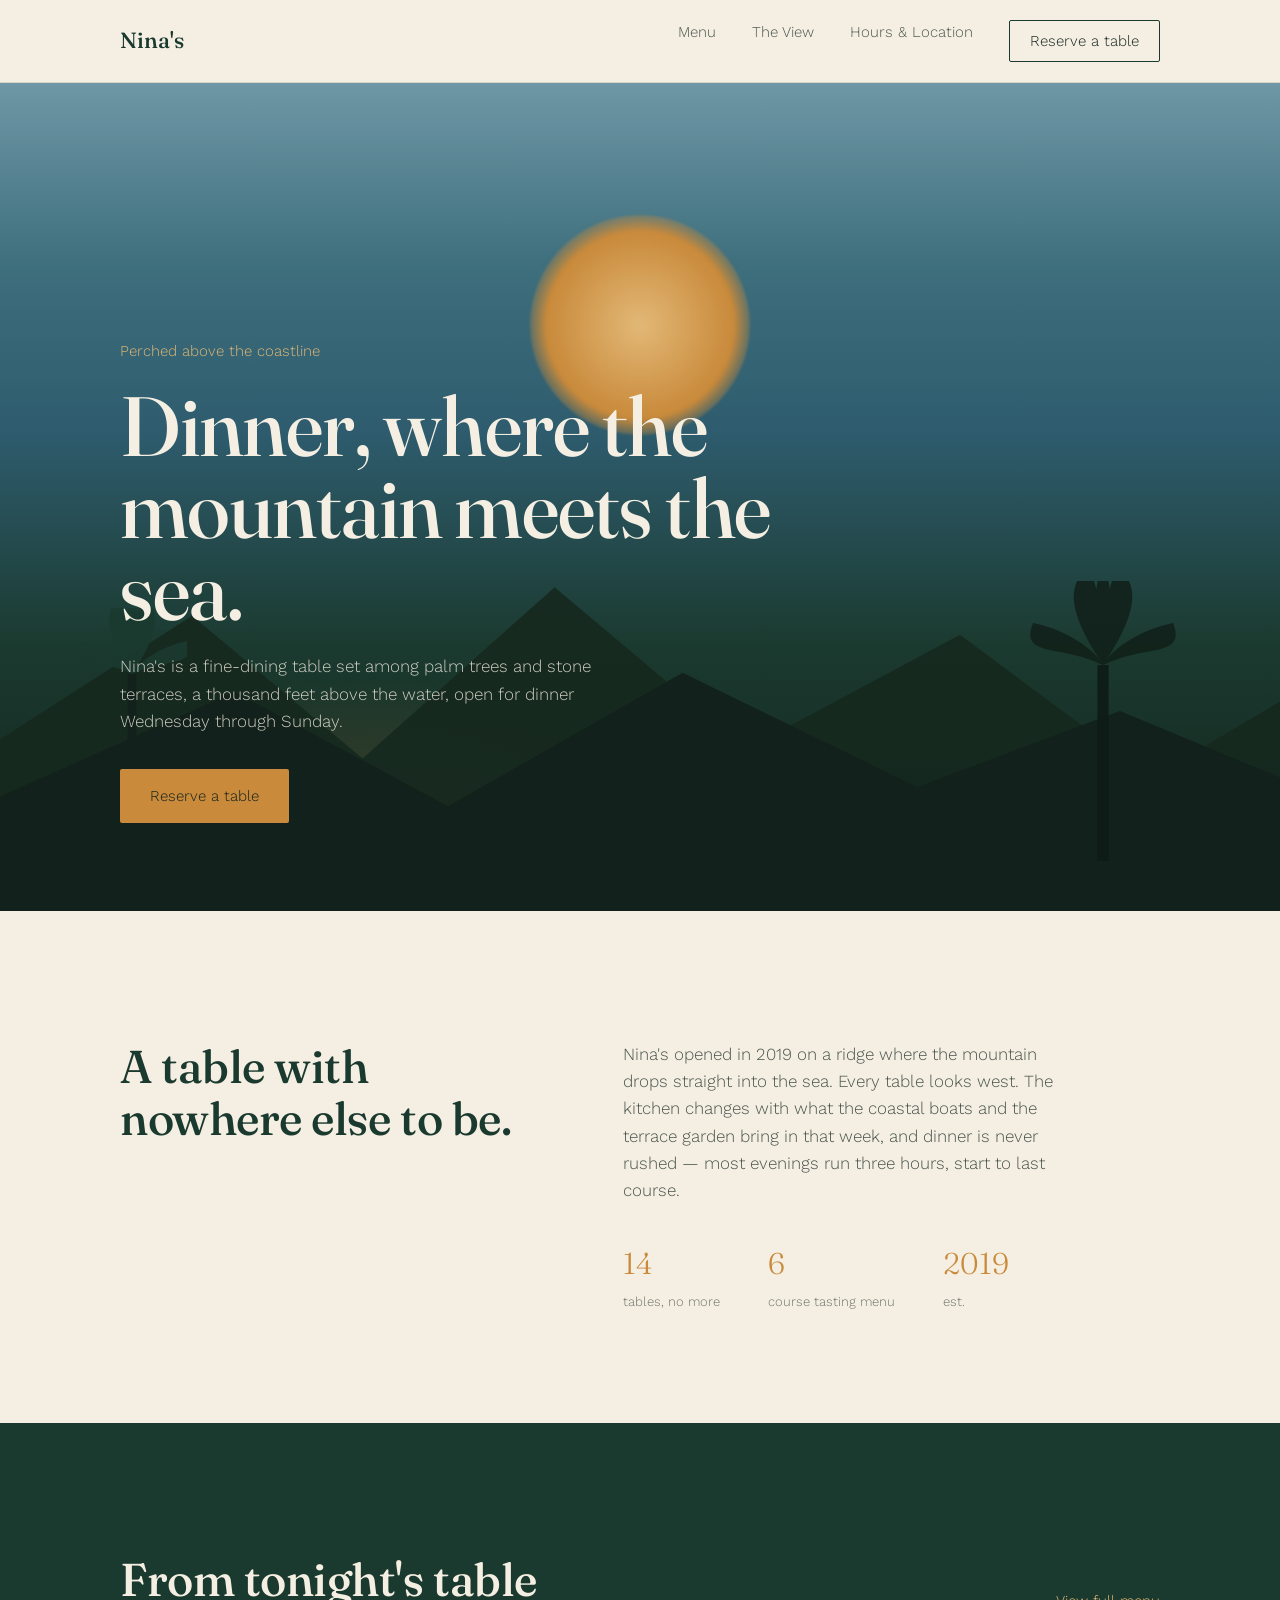
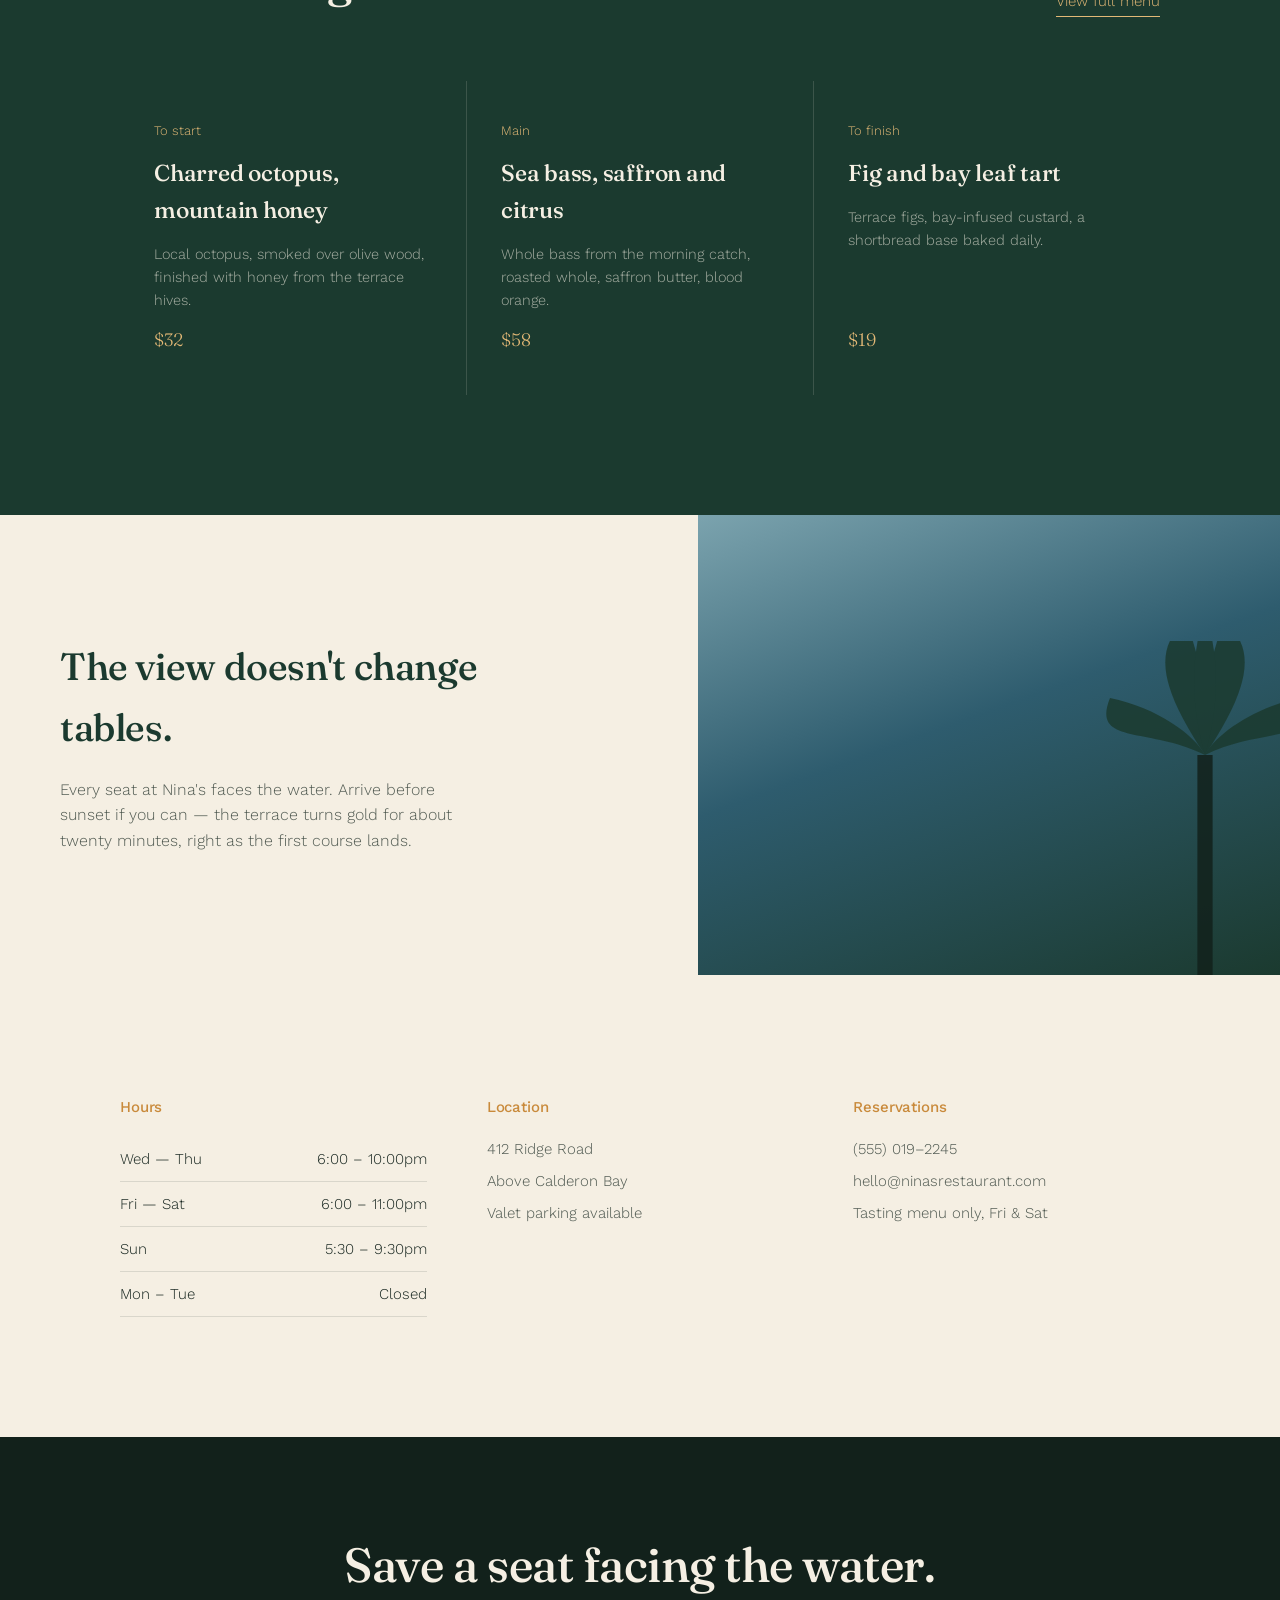
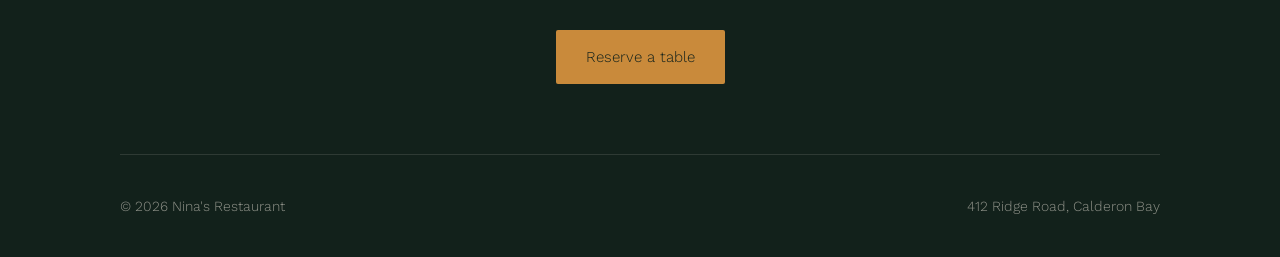
==== index.html @ d969596a "Initial commit: Nina's Restaurant static site Co-Authored-By: Claude Sonnet 5 <noreply@anthropic.com" ====
<!DOCTYPE html>
<html lang="en">
<head>
<meta charset="UTF-8">
<meta name="viewport" content="width=device-width, initial-scale=1.0">
<title>Nina's Restaurant</title>
<link rel="preconnect" href="https://fonts.googleapis.com">
<link href="https://fonts.googleapis.com/css2?family=Fraunces:opsz,wght@9..144,300;9..144,500;9..144,600&family=Work+Sans:wght@300;400;500&display=swap" rel="stylesheet">
<style>
  :root {
    --pine: #1B3A2F;
    --pine-dark: #12211B;
    --gold: #C98A3B;
    --gold-soft: #E2B876;
    --ivory: #F5EFE3;
    --teal: #2E5C6E;
    --line: rgba(18,33,27,0.12);
  }

  * { margin: 0; padding: 0; box-sizing: border-box; }

  body {
    background: var(--ivory);
    color: var(--pine-dark);
    font-family: 'Work Sans', sans-serif;
    font-weight: 300;
    line-height: 1.6;
  }

  h1, h2, h3, .serif {
    font-family: 'Fraunces', serif;
    font-weight: 500;
    letter-spacing: -0.01em;
  }

  a { text-decoration: none; color: inherit; }

  .wrap {
    max-width: 1120px;
    margin: 0 auto;
    padding: 0 40px;
  }

  /* NAV */
  nav {
    position: sticky;
    top: 0;
    z-index: 50;
    background: rgba(245,239,227,0.92);
    backdrop-filter: blur(6px);
    border-bottom: 1px solid var(--line);
  }
  nav .wrap {
    display: flex;
    align-items: center;
    justify-content: space-between;
    padding-top: 20px;
    padding-bottom: 20px;
  }
  .brand {
    font-family: 'Fraunces', serif;
    font-size: 22px;
    font-weight: 500;
    color: var(--pine);
  }
  .navlinks {
    display: flex;
    gap: 36px;
    font-size: 15px;
  }
  .navlinks a { opacity: 0.75; transition: opacity 0.2s ease; }
  .navlinks a:hover { opacity: 1; }
  .navlinks a.book {
    opacity: 1;
    border: 1px solid var(--pine);
    padding: 8px 20px;
    border-radius: 2px;
  }
  .navlinks a.book:hover { background: var(--pine); color: var(--ivory); }

  /* HERO */
  .hero {
    position: relative;
    min-height: 92vh;
    display: flex;
    align-items: flex-end;
    overflow: hidden;
    background:
      radial-gradient(ellipse 60% 40% at 30% 100%, rgba(201,138,59,0.35), transparent 70%),
      linear-gradient(180deg, #6F97A6 0%, #3E6F7D 22%, var(--teal) 42%, var(--pine) 68%, var(--pine-dark) 100%);
  }
  .hero::before {
    /* sun */
    content: '';
    position: absolute;
    top: 16%;
    left: 50%;
    transform: translateX(-50%);
    width: 220px;
    height: 220px;
    border-radius: 50%;
    background: radial-gradient(circle, var(--gold-soft) 0%, var(--gold) 60%, rgba(201,138,59,0) 75%);
    filter: blur(1px);
  }
  .mountains {
    position: absolute;
    bottom: 0;
    left: 0;
    width: 100%;
    height: 46%;
  }
  .palm {
    position: absolute;
    bottom: 0;
    opacity: 0.9;
  }
  .hero-content {
    position: relative;
    z-index: 5;
    width: 100%;
    padding-bottom: 88px;
  }
  .hero-content .wrap {
    display: flex;
    flex-direction: column;
    gap: 22px;
  }
  .eyebrow-plain {
    color: var(--gold-soft);
    font-size: 15px;
    font-family: 'Work Sans', sans-serif;
    max-width: 420px;
  }
  .hero h1 {
    color: var(--ivory);
    font-size: clamp(44px, 7vw, 84px);
    line-height: 0.98;
    max-width: 780px;
  }
  .hero-sub {
    color: rgba(245,239,227,0.82);
    max-width: 480px;
    font-size: 17px;
  }
  .hero-cta {
    margin-top: 12px;
    display: inline-flex;
    align-items: center;
    gap: 14px;
    background: var(--gold);
    color: var(--pine-dark);
    padding: 15px 30px;
    border-radius: 2px;
    font-size: 15px;
    width: fit-content;
    transition: transform 0.2s ease, background 0.2s ease;
  }
  .hero-cta:hover { background: var(--gold-soft); transform: translateY(-2px); }

  /* INTRO */
  .intro {
    padding: 130px 0 110px;
  }
  .intro .wrap {
    display: grid;
    grid-template-columns: 1fr 1.3fr;
    gap: 90px;
    align-items: start;
  }
  .intro h2 {
    font-size: clamp(32px, 4vw, 46px);
    line-height: 1.12;
    color: var(--pine);
  }
  .intro p {
    font-size: 17px;
    color: rgba(18,33,27,0.75);
    max-width: 46ch;
  }
  .intro-stats {
    display: flex;
    gap: 48px;
    margin-top: 36px;
  }
  .stat .n {
    font-family: 'Fraunces', serif;
    font-size: 30px;
    color: var(--gold);
  }
  .stat .l {
    font-size: 13px;
    color: rgba(18,33,27,0.6);
    margin-top: 4px;
  }

  /* MENU TEASE */
  .menu {
    background: var(--pine);
    color: var(--ivory);
    padding: 120px 0;
  }
  .menu-head {
    display: flex;
    justify-content: space-between;
    align-items: flex-end;
    margin-bottom: 64px;
  }
  .menu-head h2 {
    font-size: clamp(32px, 4vw, 46px);
  }
  .menu-head a {
    font-size: 15px;
    border-bottom: 1px solid var(--gold-soft);
    color: var(--gold-soft);
    padding-bottom: 3px;
  }
  .dishes {
    display: grid;
    grid-template-columns: repeat(3, 1fr);
    gap: 1px;
    background: rgba(245,239,227,0.15);
  }
  .dish {
    background: var(--pine);
    padding: 40px 34px;
    display: flex;
    flex-direction: column;
    gap: 14px;
  }
  .dish .tag {
    color: var(--gold-soft);
    font-size: 13px;
  }
  .dish h3 {
    font-size: 23px;
    font-weight: 500;
  }
  .dish p {
    font-size: 14.5px;
    color: rgba(245,239,227,0.65);
    max-width: 32ch;
  }
  .dish .price {
    margin-top: auto;
    font-family: 'Fraunces', serif;
    color: var(--gold-soft);
    font-size: 18px;
  }

  /* VIEW STRIP */
  .view-strip {
    display: grid;
    grid-template-columns: 1.2fr 1fr;
    min-height: 460px;
  }
  .view-copy {
    background: var(--ivory);
    display: flex;
    align-items: center;
    padding: 60px;
  }
  .view-copy-inner { max-width: 420px; }
  .view-copy h2 {
    font-size: clamp(28px, 3.4vw, 38px);
    color: var(--pine);
    margin-bottom: 18px;
  }
  .view-copy p {
    color: rgba(18,33,27,0.72);
    font-size: 16px;
  }
  .view-image {
    position: relative;
    overflow: hidden;
    background: linear-gradient(160deg, #7BA3AE 0%, var(--teal) 45%, var(--pine) 100%);
  }
  .view-image .p2 {
    position: absolute;
    bottom: -10%;
    right: -6%;
    opacity: 0.85;
  }

  /* HOURS / LOCATION */
  .details {
    padding: 120px 0;
  }
  .details .wrap {
    display: grid;
    grid-template-columns: repeat(3, 1fr);
    gap: 60px;
  }
  .detail-block h3 {
    font-size: 15px;
    text-transform: none;
    color: var(--gold);
    margin-bottom: 18px;
    font-family: 'Work Sans', sans-serif;
    font-weight: 500;
  }
  .detail-block .row {
    display: flex;
    justify-content: space-between;
    padding: 10px 0;
    border-bottom: 1px solid var(--line);
    font-size: 15px;
  }
  .detail-block p {
    font-size: 15px;
    color: rgba(18,33,27,0.75);
    margin-bottom: 8px;
  }

  /* FOOTER / RESERVE */
  footer {
    background: var(--pine-dark);
    color: var(--ivory);
    padding: 90px 0 40px;
  }
  .footer-cta {
    text-align: center;
    padding-bottom: 70px;
    border-bottom: 1px solid rgba(245,239,227,0.12);
    margin-bottom: 40px;
  }
  .footer-cta h2 {
    font-size: clamp(30px, 4vw, 48px);
    margin-bottom: 26px;
  }
  .footer-cta .hero-cta { margin: 0 auto; }
  .footer-bottom {
    display: flex;
    justify-content: space-between;
    align-items: center;
    font-size: 14px;
    color: rgba(245,239,227,0.55);
  }

  @media (max-width: 860px) {
    .navlinks { display: none; }
    .intro .wrap, .details .wrap { grid-template-columns: 1fr; gap: 40px; }
    .dishes { grid-template-columns: 1fr; }
    .view-strip { grid-template-columns: 1fr; }
    .view-image { min-height: 280px; }
    .wrap { padding: 0 24px; }
  }
</style>
</head>
<body>

<nav>
  <div class="wrap">
    <div class="brand">Nina's</div>
    <div class="navlinks">
      <a href="#menu">Menu</a>
      <a href="#view">The View</a>
      <a href="#details">Hours &amp; Location</a>
      <a href="#" class="book">Reserve a table</a>
    </div>
  </div>
</nav>

<section class="hero">
  <svg class="mountains" viewBox="0 0 1200 400" preserveAspectRatio="none" xmlns="http://www.w3.org/2000/svg">
    <polygon points="0,400 0,220 180,90 340,240 520,60 700,230 900,110 1080,260 1200,180 1200,400" fill="#16281F" opacity="0.9"/>
    <polygon points="0,400 0,280 220,170 420,290 640,150 860,270 1050,190 1200,260 1200,400" fill="#12211B"/>
  </svg>
  <svg class="palm" style="left:6%; bottom:10%; width:110px; height:220px;" viewBox="0 0 100 200" xmlns="http://www.w3.org/2000/svg">
    <rect x="46" y="60" width="8" height="140" fill="#12211B"/>
    <g fill="#1B3A2F">
      <path d="M50 60 C 20 45, -10 55, 0 30 C 25 35, 45 50, 50 60 Z"/>
      <path d="M50 60 C 80 45, 110 55, 100 30 C 75 35, 55 50, 50 60 Z"/>
      <path d="M50 60 C 30 30, 20 5, 40 -10 C 50 15, 52 40, 50 60 Z"/>
      <path d="M50 60 C 70 30, 80 5, 60 -10 C 50 15, 48 40, 50 60 Z"/>
      <path d="M50 60 C 40 25, 45 0, 50 -15 C 55 0, 60 25, 50 60 Z"/>
    </g>
  </svg>
  <svg class="palm" style="right:8%; bottom:6%; width:150px; height:280px;" viewBox="0 0 100 200" xmlns="http://www.w3.org/2000/svg">
    <rect x="46" y="60" width="8" height="140" fill="#0E1B16"/>
    <g fill="#12211B">
      <path d="M50 60 C 20 45, -10 55, 0 30 C 25 35, 45 50, 50 60 Z"/>
      <path d="M50 60 C 80 45, 110 55, 100 30 C 75 35, 55 50, 50 60 Z"/>
      <path d="M50 60 C 30 30, 20 5, 40 -10 C 50 15, 52 40, 50 60 Z"/>
      <path d="M50 60 C 70 30, 80 5, 60 -10 C 50 15, 48 40, 50 60 Z"/>
      <path d="M50 60 C 40 25, 45 0, 50 -15 C 55 0, 60 25, 50 60 Z"/>
    </g>
  </svg>

  <div class="hero-content">
    <div class="wrap">
      <div class="eyebrow-plain">Perched above the coastline</div>
      <h1>Dinner, where the<br>mountain meets the sea.</h1>
      <p class="hero-sub">Nina's is a fine-dining table set among palm trees and stone terraces, a thousand feet above the water, open for dinner Wednesday through Sunday.</p>
      <a href="#" class="hero-cta">Reserve a table</a>
    </div>
  </div>
</section>

<section class="intro">
  <div class="wrap">
    <h2>A table with nowhere else to be.</h2>
    <div>
      <p>Nina's opened in 2019 on a ridge where the mountain drops straight into the sea. Every table looks west. The kitchen changes with what the coastal boats and the terrace garden bring in that week, and dinner is never rushed &mdash; most evenings run three hours, start to last course.</p>
      <div class="intro-stats">
        <div class="stat">
          <div class="n">14</div>
          <div class="l">tables, no more</div>
        </div>
        <div class="stat">
          <div class="n">6</div>
          <div class="l">course tasting menu</div>
        </div>
        <div class="stat">
          <div class="n">2019</div>
          <div class="l">est.</div>
        </div>
      </div>
    </div>
  </div>
</section>

<section class="menu" id="menu">
  <div class="wrap">
    <div class="menu-head">
      <h2>From tonight's table</h2>
      <a href="#">View full menu</a>
    </div>
    <div class="dishes">
      <div class="dish">
        <div class="tag">To start</div>
        <h3>Charred octopus, mountain honey</h3>
        <p>Local octopus, smoked over olive wood, finished with honey from the terrace hives.</p>
        <div class="price">$32</div>
      </div>
      <div class="dish">
        <div class="tag">Main</div>
        <h3>Sea bass, saffron and citrus</h3>
        <p>Whole bass from the morning catch, roasted whole, saffron butter, blood orange.</p>
        <div class="price">$58</div>
      </div>
      <div class="dish">
        <div class="tag">To finish</div>
        <h3>Fig and bay leaf tart</h3>
        <p>Terrace figs, bay-infused custard, a shortbread base baked daily.</p>
        <div class="price">$19</div>
      </div>
    </div>
  </div>
</section>

<section class="view-strip" id="view">
  <div class="view-copy">
    <div class="view-copy-inner">
      <h2>The view doesn't change tables.</h2>
      <p>Every seat at Nina's faces the water. Arrive before sunset if you can &mdash; the terrace turns gold for about twenty minutes, right as the first course lands.</p>
    </div>
  </div>
  <div class="view-image">
    <svg class="p2" width="220" height="380" viewBox="0 0 100 200" xmlns="http://www.w3.org/2000/svg">
      <rect x="46" y="60" width="8" height="140" fill="#12211B"/>
      <g fill="#1B3A2F">
        <path d="M50 60 C 20 45, -10 55, 0 30 C 25 35, 45 50, 50 60 Z"/>
        <path d="M50 60 C 80 45, 110 55, 100 30 C 75 35, 55 50, 50 60 Z"/>
        <path d="M50 60 C 30 30, 20 5, 40 -10 C 50 15, 52 40, 50 60 Z"/>
        <path d="M50 60 C 70 30, 80 5, 60 -10 C 50 15, 48 40, 50 60 Z"/>
        <path d="M50 60 C 40 25, 45 0, 50 -15 C 55 0, 60 25, 50 60 Z"/>
      </g>
    </svg>
  </div>
</section>

<section class="details" id="details">
  <div class="wrap">
    <div class="detail-block">
      <h3>Hours</h3>
      <div class="row"><span>Wed &mdash; Thu</span><span>6:00 &ndash; 10:00pm</span></div>
      <div class="row"><span>Fri &mdash; Sat</span><span>6:00 &ndash; 11:00pm</span></div>
      <div class="row"><span>Sun</span><span>5:30 &ndash; 9:30pm</span></div>
      <div class="row"><span>Mon &ndash; Tue</span><span>Closed</span></div>
    </div>
    <div class="detail-block">
      <h3>Location</h3>
      <p>412 Ridge Road</p>
      <p>Above Calderon Bay</p>
      <p>Valet parking available</p>
    </div>
    <div class="detail-block">
      <h3>Reservations</h3>
      <p>(555) 019&ndash;2245</p>
      <p>hello@ninasrestaurant.com</p>
      <p>Tasting menu only, Fri &amp; Sat</p>
    </div>
  </div>
</section>

<footer>
  <div class="wrap">
    <div class="footer-cta">
      <h2>Save a seat facing the water.</h2>
      <a href="#" class="hero-cta">Reserve a table</a>
    </div>
    <div class="footer-bottom">
      <span>&copy; 2026 Nina's Restaurant</span>
      <span>412 Ridge Road, Calderon Bay</span>
    </div>
  </div>
</footer>

</body>
</html>
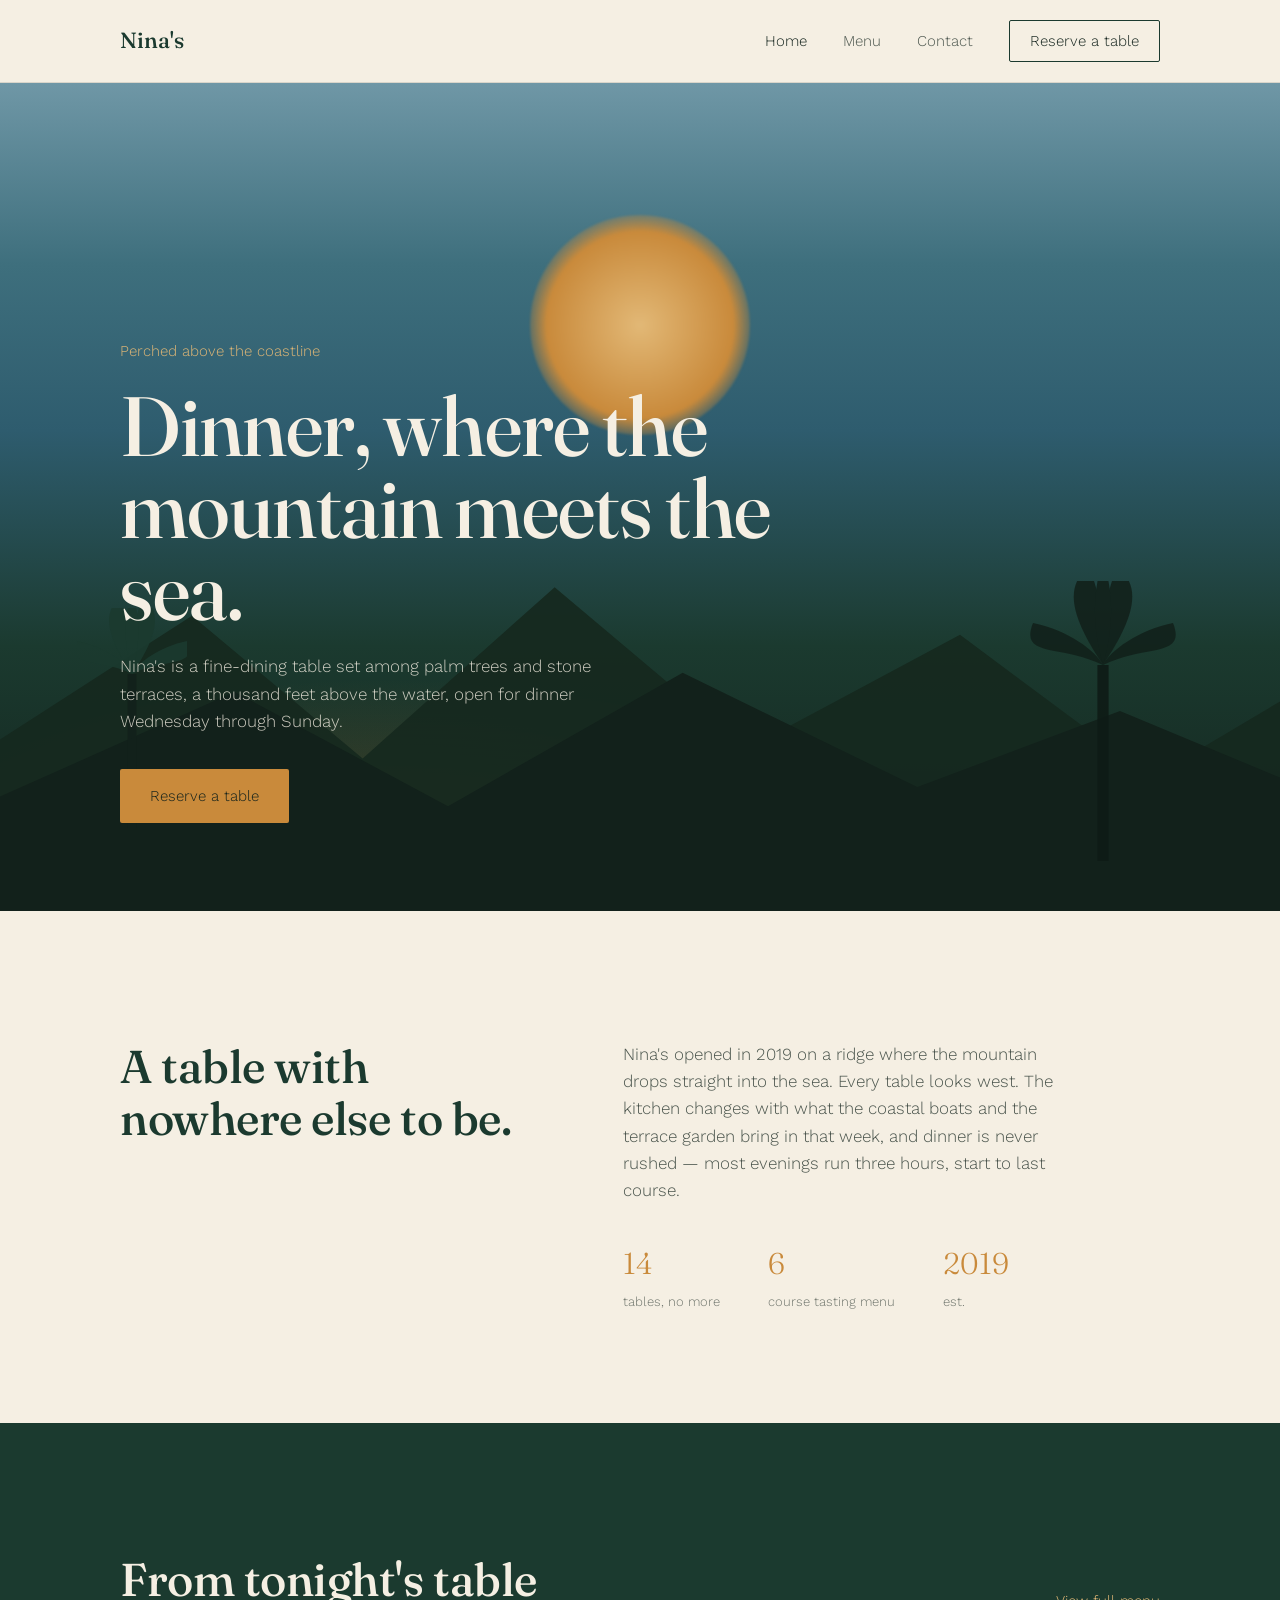
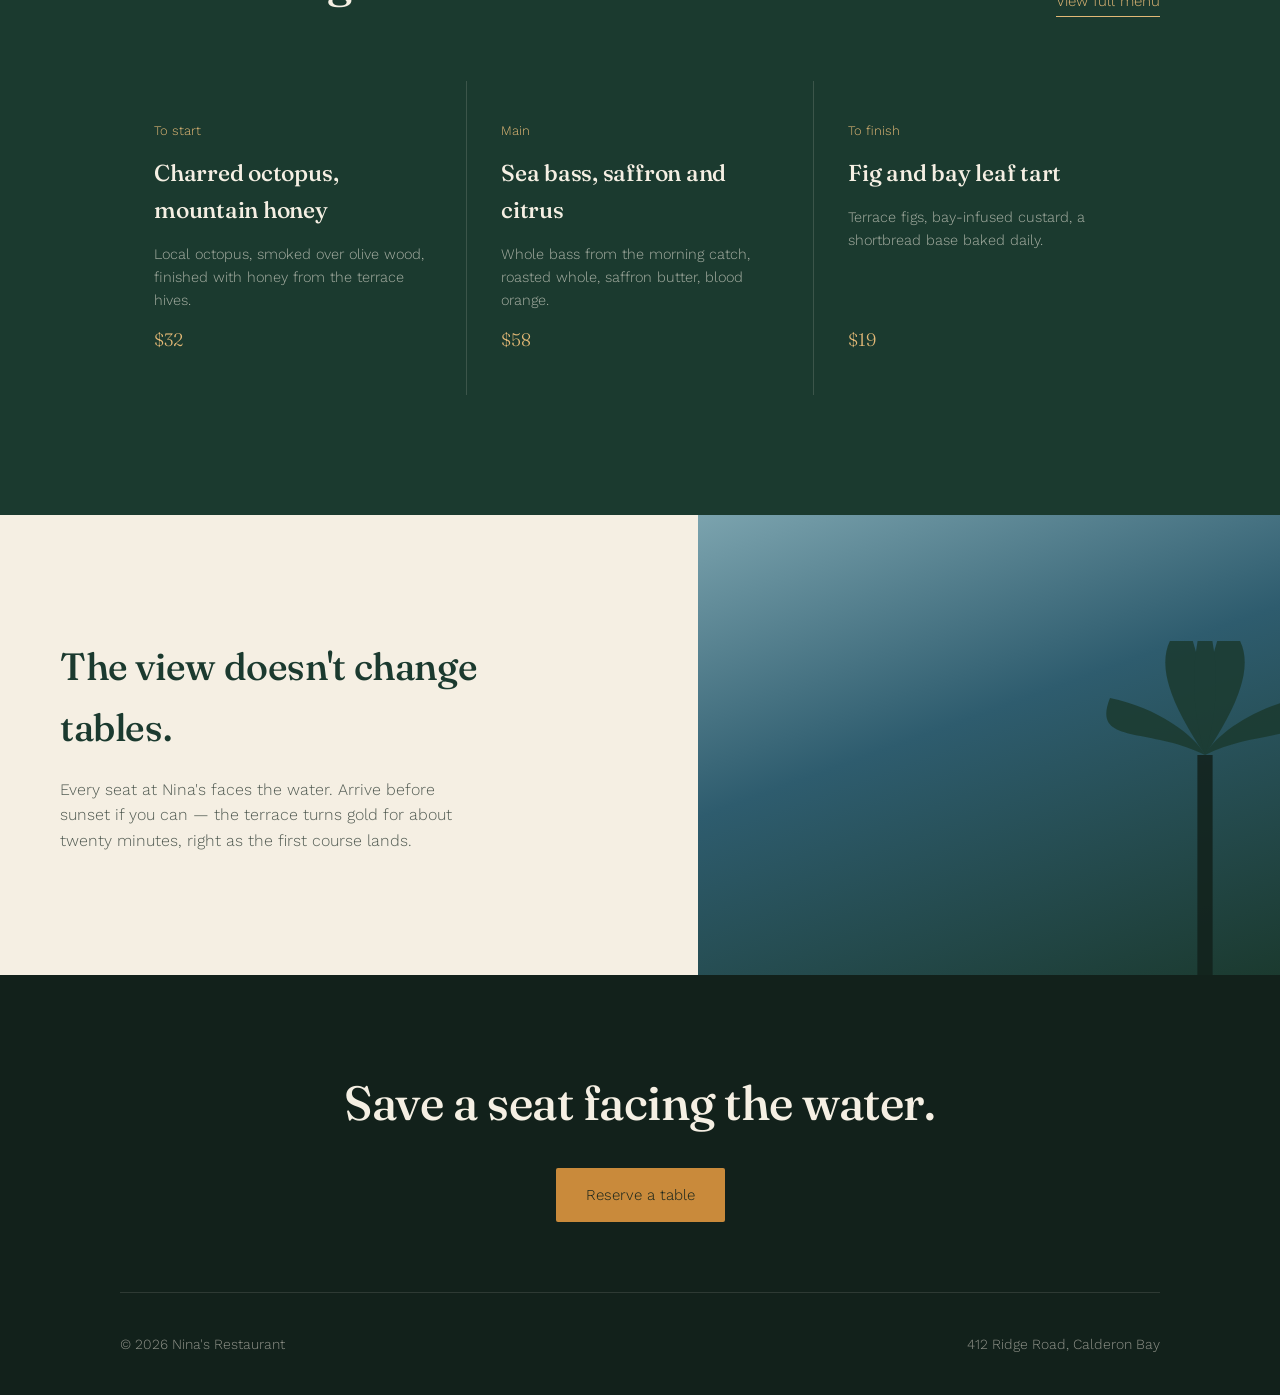
==== commit e199d8a0: "Split site into Home/Menu/Reserve/Contact pages, add reservation form Extract shared styles into sty" ====
--- a/index.html
+++ b/index.html
@@ -6,356 +6,18 @@
 <title>Nina's Restaurant</title>
 <link rel="preconnect" href="https://fonts.googleapis.com">
 <link href="https://fonts.googleapis.com/css2?family=Fraunces:opsz,wght@9..144,300;9..144,500;9..144,600&family=Work+Sans:wght@300;400;500&display=swap" rel="stylesheet">
-<style>
-  :root {
-    --pine: #1B3A2F;
-    --pine-dark: #12211B;
-    --gold: #C98A3B;
-    --gold-soft: #E2B876;
-    --ivory: #F5EFE3;
-    --teal: #2E5C6E;
-    --line: rgba(18,33,27,0.12);
-  }
-
-  * { margin: 0; padding: 0; box-sizing: border-box; }
-
-  body {
-    background: var(--ivory);
-    color: var(--pine-dark);
-    font-family: 'Work Sans', sans-serif;
-    font-weight: 300;
-    line-height: 1.6;
-  }
-
-  h1, h2, h3, .serif {
-    font-family: 'Fraunces', serif;
-    font-weight: 500;
-    letter-spacing: -0.01em;
-  }
-
-  a { text-decoration: none; color: inherit; }
-
-  .wrap {
-    max-width: 1120px;
-    margin: 0 auto;
-    padding: 0 40px;
-  }
-
-  /* NAV */
-  nav {
-    position: sticky;
-    top: 0;
-    z-index: 50;
-    background: rgba(245,239,227,0.92);
-    backdrop-filter: blur(6px);
-    border-bottom: 1px solid var(--line);
-  }
-  nav .wrap {
-    display: flex;
-    align-items: center;
-    justify-content: space-between;
-    padding-top: 20px;
-    padding-bottom: 20px;
-  }
-  .brand {
-    font-family: 'Fraunces', serif;
-    font-size: 22px;
-    font-weight: 500;
-    color: var(--pine);
-  }
-  .navlinks {
-    display: flex;
-    gap: 36px;
-    font-size: 15px;
-  }
-  .navlinks a { opacity: 0.75; transition: opacity 0.2s ease; }
-  .navlinks a:hover { opacity: 1; }
-  .navlinks a.book {
-    opacity: 1;
-    border: 1px solid var(--pine);
-    padding: 8px 20px;
-    border-radius: 2px;
-  }
-  .navlinks a.book:hover { background: var(--pine); color: var(--ivory); }
-
-  /* HERO */
-  .hero {
-    position: relative;
-    min-height: 92vh;
-    display: flex;
-    align-items: flex-end;
-    overflow: hidden;
-    background:
-      radial-gradient(ellipse 60% 40% at 30% 100%, rgba(201,138,59,0.35), transparent 70%),
-      linear-gradient(180deg, #6F97A6 0%, #3E6F7D 22%, var(--teal) 42%, var(--pine) 68%, var(--pine-dark) 100%);
-  }
-  .hero::before {
-    /* sun */
-    content: '';
-    position: absolute;
-    top: 16%;
-    left: 50%;
-    transform: translateX(-50%);
-    width: 220px;
-    height: 220px;
-    border-radius: 50%;
-    background: radial-gradient(circle, var(--gold-soft) 0%, var(--gold) 60%, rgba(201,138,59,0) 75%);
-    filter: blur(1px);
-  }
-  .mountains {
-    position: absolute;
-    bottom: 0;
-    left: 0;
-    width: 100%;
-    height: 46%;
-  }
-  .palm {
-    position: absolute;
-    bottom: 0;
-    opacity: 0.9;
-  }
-  .hero-content {
-    position: relative;
-    z-index: 5;
-    width: 100%;
-    padding-bottom: 88px;
-  }
-  .hero-content .wrap {
-    display: flex;
-    flex-direction: column;
-    gap: 22px;
-  }
-  .eyebrow-plain {
-    color: var(--gold-soft);
-    font-size: 15px;
-    font-family: 'Work Sans', sans-serif;
-    max-width: 420px;
-  }
-  .hero h1 {
-    color: var(--ivory);
-    font-size: clamp(44px, 7vw, 84px);
-    line-height: 0.98;
-    max-width: 780px;
-  }
-  .hero-sub {
-    color: rgba(245,239,227,0.82);
-    max-width: 480px;
-    font-size: 17px;
-  }
-  .hero-cta {
-    margin-top: 12px;
-    display: inline-flex;
-    align-items: center;
-    gap: 14px;
-    background: var(--gold);
-    color: var(--pine-dark);
-    padding: 15px 30px;
-    border-radius: 2px;
-    font-size: 15px;
-    width: fit-content;
-    transition: transform 0.2s ease, background 0.2s ease;
-  }
-  .hero-cta:hover { background: var(--gold-soft); transform: translateY(-2px); }
-
-  /* INTRO */
-  .intro {
-    padding: 130px 0 110px;
-  }
-  .intro .wrap {
-    display: grid;
-    grid-template-columns: 1fr 1.3fr;
-    gap: 90px;
-    align-items: start;
-  }
-  .intro h2 {
-    font-size: clamp(32px, 4vw, 46px);
-    line-height: 1.12;
-    color: var(--pine);
-  }
-  .intro p {
-    font-size: 17px;
-    color: rgba(18,33,27,0.75);
-    max-width: 46ch;
-  }
-  .intro-stats {
-    display: flex;
-    gap: 48px;
-    margin-top: 36px;
-  }
-  .stat .n {
-    font-family: 'Fraunces', serif;
-    font-size: 30px;
-    color: var(--gold);
-  }
-  .stat .l {
-    font-size: 13px;
-    color: rgba(18,33,27,0.6);
-    margin-top: 4px;
-  }
-
-  /* MENU TEASE */
-  .menu {
-    background: var(--pine);
-    color: var(--ivory);
-    padding: 120px 0;
-  }
-  .menu-head {
-    display: flex;
-    justify-content: space-between;
-    align-items: flex-end;
-    margin-bottom: 64px;
-  }
-  .menu-head h2 {
-    font-size: clamp(32px, 4vw, 46px);
-  }
-  .menu-head a {
-    font-size: 15px;
-    border-bottom: 1px solid var(--gold-soft);
-    color: var(--gold-soft);
-    padding-bottom: 3px;
-  }
-  .dishes {
-    display: grid;
-    grid-template-columns: repeat(3, 1fr);
-    gap: 1px;
-    background: rgba(245,239,227,0.15);
-  }
-  .dish {
-    background: var(--pine);
-    padding: 40px 34px;
-    display: flex;
-    flex-direction: column;
-    gap: 14px;
-  }
-  .dish .tag {
-    color: var(--gold-soft);
-    font-size: 13px;
-  }
-  .dish h3 {
-    font-size: 23px;
-    font-weight: 500;
-  }
-  .dish p {
-    font-size: 14.5px;
-    color: rgba(245,239,227,0.65);
-    max-width: 32ch;
-  }
-  .dish .price {
-    margin-top: auto;
-    font-family: 'Fraunces', serif;
-    color: var(--gold-soft);
-    font-size: 18px;
-  }
-
-  /* VIEW STRIP */
-  .view-strip {
-    display: grid;
-    grid-template-columns: 1.2fr 1fr;
-    min-height: 460px;
-  }
-  .view-copy {
-    background: var(--ivory);
-    display: flex;
-    align-items: center;
-    padding: 60px;
-  }
-  .view-copy-inner { max-width: 420px; }
-  .view-copy h2 {
-    font-size: clamp(28px, 3.4vw, 38px);
-    color: var(--pine);
-    margin-bottom: 18px;
-  }
-  .view-copy p {
-    color: rgba(18,33,27,0.72);
-    font-size: 16px;
-  }
-  .view-image {
-    position: relative;
-    overflow: hidden;
-    background: linear-gradient(160deg, #7BA3AE 0%, var(--teal) 45%, var(--pine) 100%);
-  }
-  .view-image .p2 {
-    position: absolute;
-    bottom: -10%;
-    right: -6%;
-    opacity: 0.85;
-  }
-
-  /* HOURS / LOCATION */
-  .details {
-    padding: 120px 0;
-  }
-  .details .wrap {
-    display: grid;
-    grid-template-columns: repeat(3, 1fr);
-    gap: 60px;
-  }
-  .detail-block h3 {
-    font-size: 15px;
-    text-transform: none;
-    color: var(--gold);
-    margin-bottom: 18px;
-    font-family: 'Work Sans', sans-serif;
-    font-weight: 500;
-  }
-  .detail-block .row {
-    display: flex;
-    justify-content: space-between;
-    padding: 10px 0;
-    border-bottom: 1px solid var(--line);
-    font-size: 15px;
-  }
-  .detail-block p {
-    font-size: 15px;
-    color: rgba(18,33,27,0.75);
-    margin-bottom: 8px;
-  }
-
-  /* FOOTER / RESERVE */
-  footer {
-    background: var(--pine-dark);
-    color: var(--ivory);
-    padding: 90px 0 40px;
-  }
-  .footer-cta {
-    text-align: center;
-    padding-bottom: 70px;
-    border-bottom: 1px solid rgba(245,239,227,0.12);
-    margin-bottom: 40px;
-  }
-  .footer-cta h2 {
-    font-size: clamp(30px, 4vw, 48px);
-    margin-bottom: 26px;
-  }
-  .footer-cta .hero-cta { margin: 0 auto; }
-  .footer-bottom {
-    display: flex;
-    justify-content: space-between;
-    align-items: center;
-    font-size: 14px;
-    color: rgba(245,239,227,0.55);
-  }
-
-  @media (max-width: 860px) {
-    .navlinks { display: none; }
-    .intro .wrap, .details .wrap { grid-template-columns: 1fr; gap: 40px; }
-    .dishes { grid-template-columns: 1fr; }
-    .view-strip { grid-template-columns: 1fr; }
-    .view-image { min-height: 280px; }
-    .wrap { padding: 0 24px; }
-  }
-</style>
+<link rel="stylesheet" href="styles.css">
 </head>
 <body>
 
 <nav>
   <div class="wrap">
-    <div class="brand">Nina's</div>
+    <a class="brand" href="index.html">Nina's</a>
     <div class="navlinks">
-      <a href="#menu">Menu</a>
-      <a href="#view">The View</a>
-      <a href="#details">Hours &amp; Location</a>
-      <a href="#" class="book">Reserve a table</a>
+      <a href="index.html" class="active">Home</a>
+      <a href="menu.html">Menu</a>
+      <a href="contact.html">Contact</a>
+      <a href="reserve.html" class="book">Reserve a table</a>
     </div>
   </div>
 </nav>
@@ -391,7 +53,7 @@
       <div class="eyebrow-plain">Perched above the coastline</div>
       <h1>Dinner, where the<br>mountain meets the sea.</h1>
       <p class="hero-sub">Nina's is a fine-dining table set among palm trees and stone terraces, a thousand feet above the water, open for dinner Wednesday through Sunday.</p>
-      <a href="#" class="hero-cta">Reserve a table</a>
+      <a href="reserve.html" class="hero-cta">Reserve a table</a>
     </div>
   </div>
 </section>
@@ -419,11 +81,11 @@
   </div>
 </section>
 
-<section class="menu" id="menu">
+<section class="menu">
   <div class="wrap">
     <div class="menu-head">
       <h2>From tonight's table</h2>
-      <a href="#">View full menu</a>
+      <a href="menu.html">View full menu</a>
     </div>
     <div class="dishes">
       <div class="dish">
@@ -448,7 +110,7 @@
   </div>
 </section>
 
-<section class="view-strip" id="view">
+<section class="view-strip">
   <div class="view-copy">
     <div class="view-copy-inner">
       <h2>The view doesn't change tables.</h2>
@@ -469,35 +131,11 @@
   </div>
 </section>
 
-<section class="details" id="details">
-  <div class="wrap">
-    <div class="detail-block">
-      <h3>Hours</h3>
-      <div class="row"><span>Wed &mdash; Thu</span><span>6:00 &ndash; 10:00pm</span></div>
-      <div class="row"><span>Fri &mdash; Sat</span><span>6:00 &ndash; 11:00pm</span></div>
-      <div class="row"><span>Sun</span><span>5:30 &ndash; 9:30pm</span></div>
-      <div class="row"><span>Mon &ndash; Tue</span><span>Closed</span></div>
-    </div>
-    <div class="detail-block">
-      <h3>Location</h3>
-      <p>412 Ridge Road</p>
-      <p>Above Calderon Bay</p>
-      <p>Valet parking available</p>
-    </div>
-    <div class="detail-block">
-      <h3>Reservations</h3>
-      <p>(555) 019&ndash;2245</p>
-      <p>hello@ninasrestaurant.com</p>
-      <p>Tasting menu only, Fri &amp; Sat</p>
-    </div>
-  </div>
-</section>
-
 <footer>
   <div class="wrap">
     <div class="footer-cta">
       <h2>Save a seat facing the water.</h2>
-      <a href="#" class="hero-cta">Reserve a table</a>
+      <a href="reserve.html" class="hero-cta">Reserve a table</a>
     </div>
     <div class="footer-bottom">
       <span>&copy; 2026 Nina's Restaurant</span>
--- a/styles.css
+++ b/styles.css
@@ -0,0 +1,481 @@
+:root {
+  --pine: #1B3A2F;
+  --pine-dark: #12211B;
+  --gold: #C98A3B;
+  --gold-soft: #E2B876;
+  --ivory: #F5EFE3;
+  --teal: #2E5C6E;
+  --line: rgba(18,33,27,0.12);
+}
+
+* { margin: 0; padding: 0; box-sizing: border-box; }
+
+body {
+  background: var(--ivory);
+  color: var(--pine-dark);
+  font-family: 'Work Sans', sans-serif;
+  font-weight: 300;
+  line-height: 1.6;
+}
+
+h1, h2, h3, .serif {
+  font-family: 'Fraunces', serif;
+  font-weight: 500;
+  letter-spacing: -0.01em;
+}
+
+a { text-decoration: none; color: inherit; }
+
+.wrap {
+  max-width: 1120px;
+  margin: 0 auto;
+  padding: 0 40px;
+}
+
+/* NAV */
+nav {
+  position: sticky;
+  top: 0;
+  z-index: 50;
+  background: rgba(245,239,227,0.92);
+  backdrop-filter: blur(6px);
+  border-bottom: 1px solid var(--line);
+}
+nav .wrap {
+  display: flex;
+  align-items: center;
+  justify-content: space-between;
+  padding-top: 20px;
+  padding-bottom: 20px;
+}
+.brand {
+  font-family: 'Fraunces', serif;
+  font-size: 22px;
+  font-weight: 500;
+  color: var(--pine);
+}
+.navlinks {
+  display: flex;
+  gap: 36px;
+  font-size: 15px;
+  align-items: center;
+}
+.navlinks a { opacity: 0.75; transition: opacity 0.2s ease; }
+.navlinks a:hover, .navlinks a.active { opacity: 1; }
+.navlinks a.book {
+  opacity: 1;
+  border: 1px solid var(--pine);
+  padding: 8px 20px;
+  border-radius: 2px;
+}
+.navlinks a.book:hover { background: var(--pine); color: var(--ivory); }
+
+/* HERO (home) */
+.hero {
+  position: relative;
+  min-height: 92vh;
+  display: flex;
+  align-items: flex-end;
+  overflow: hidden;
+  background:
+    radial-gradient(ellipse 60% 40% at 30% 100%, rgba(201,138,59,0.35), transparent 70%),
+    linear-gradient(180deg, #6F97A6 0%, #3E6F7D 22%, var(--teal) 42%, var(--pine) 68%, var(--pine-dark) 100%);
+}
+.hero::before {
+  content: '';
+  position: absolute;
+  top: 16%;
+  left: 50%;
+  transform: translateX(-50%);
+  width: 220px;
+  height: 220px;
+  border-radius: 50%;
+  background: radial-gradient(circle, var(--gold-soft) 0%, var(--gold) 60%, rgba(201,138,59,0) 75%);
+  filter: blur(1px);
+}
+.mountains {
+  position: absolute;
+  bottom: 0;
+  left: 0;
+  width: 100%;
+  height: 46%;
+}
+.palm {
+  position: absolute;
+  bottom: 0;
+  opacity: 0.9;
+}
+.hero-content {
+  position: relative;
+  z-index: 5;
+  width: 100%;
+  padding-bottom: 88px;
+}
+.hero-content .wrap {
+  display: flex;
+  flex-direction: column;
+  gap: 22px;
+}
+.eyebrow-plain {
+  color: var(--gold-soft);
+  font-size: 15px;
+  font-family: 'Work Sans', sans-serif;
+  max-width: 420px;
+}
+.hero h1 {
+  color: var(--ivory);
+  font-size: clamp(44px, 7vw, 84px);
+  line-height: 0.98;
+  max-width: 780px;
+}
+.hero-sub {
+  color: rgba(245,239,227,0.82);
+  max-width: 480px;
+  font-size: 17px;
+}
+.hero-cta {
+  margin-top: 12px;
+  display: inline-flex;
+  align-items: center;
+  gap: 14px;
+  background: var(--gold);
+  color: var(--pine-dark);
+  padding: 15px 30px;
+  border-radius: 2px;
+  font-size: 15px;
+  width: fit-content;
+  border: none;
+  cursor: pointer;
+  font-family: 'Work Sans', sans-serif;
+  transition: transform 0.2s ease, background 0.2s ease;
+}
+.hero-cta:hover { background: var(--gold-soft); transform: translateY(-2px); }
+
+/* PAGE HERO (interior pages) */
+.page-hero {
+  position: relative;
+  padding: 168px 0 84px;
+  overflow: hidden;
+  background:
+    radial-gradient(ellipse 60% 60% at 80% 0%, rgba(201,138,59,0.22), transparent 65%),
+    linear-gradient(180deg, var(--teal) 0%, var(--pine) 55%, var(--pine-dark) 100%);
+}
+.page-hero .wrap {
+  position: relative;
+  z-index: 2;
+}
+.page-hero .eyebrow-plain { color: var(--gold-soft); margin-bottom: 18px; }
+.page-hero h1 {
+  color: var(--ivory);
+  font-size: clamp(38px, 5.5vw, 60px);
+  max-width: 640px;
+}
+.page-hero p {
+  color: rgba(245,239,227,0.8);
+  max-width: 480px;
+  margin-top: 18px;
+  font-size: 17px;
+}
+
+/* INTRO */
+.intro {
+  padding: 130px 0 110px;
+}
+.intro .wrap {
+  display: grid;
+  grid-template-columns: 1fr 1.3fr;
+  gap: 90px;
+  align-items: start;
+}
+.intro h2 {
+  font-size: clamp(32px, 4vw, 46px);
+  line-height: 1.12;
+  color: var(--pine);
+}
+.intro p {
+  font-size: 17px;
+  color: rgba(18,33,27,0.75);
+  max-width: 46ch;
+}
+.intro-stats {
+  display: flex;
+  gap: 48px;
+  margin-top: 36px;
+}
+.stat .n {
+  font-family: 'Fraunces', serif;
+  font-size: 30px;
+  color: var(--gold);
+}
+.stat .l {
+  font-size: 13px;
+  color: rgba(18,33,27,0.6);
+  margin-top: 4px;
+}
+
+/* MENU */
+.menu {
+  background: var(--pine);
+  color: var(--ivory);
+  padding: 120px 0;
+}
+.menu-head {
+  display: flex;
+  justify-content: space-between;
+  align-items: flex-end;
+  margin-bottom: 64px;
+}
+.menu-head h2 {
+  font-size: clamp(32px, 4vw, 46px);
+}
+.menu-head a {
+  font-size: 15px;
+  border-bottom: 1px solid var(--gold-soft);
+  color: var(--gold-soft);
+  padding-bottom: 3px;
+}
+.menu-group { margin-bottom: 64px; }
+.menu-group:last-child { margin-bottom: 0; }
+.menu-group > .tag {
+  display: block;
+  color: var(--gold-soft);
+  font-size: 13px;
+  letter-spacing: 0.06em;
+  text-transform: uppercase;
+  margin-bottom: 20px;
+}
+.dishes {
+  display: grid;
+  grid-template-columns: repeat(3, 1fr);
+  gap: 1px;
+  background: rgba(245,239,227,0.15);
+}
+.dish {
+  background: var(--pine);
+  padding: 40px 34px;
+  display: flex;
+  flex-direction: column;
+  gap: 14px;
+}
+.dish .tag {
+  color: var(--gold-soft);
+  font-size: 13px;
+}
+.dish h3 {
+  font-size: 23px;
+  font-weight: 500;
+}
+.dish p {
+  font-size: 14.5px;
+  color: rgba(245,239,227,0.65);
+  max-width: 32ch;
+}
+.dish .price {
+  margin-top: auto;
+  font-family: 'Fraunces', serif;
+  color: var(--gold-soft);
+  font-size: 18px;
+}
+
+/* VIEW STRIP */
+.view-strip {
+  display: grid;
+  grid-template-columns: 1.2fr 1fr;
+  min-height: 460px;
+}
+.view-copy {
+  background: var(--ivory);
+  display: flex;
+  align-items: center;
+  padding: 60px;
+}
+.view-copy-inner { max-width: 420px; }
+.view-copy h2 {
+  font-size: clamp(28px, 3.4vw, 38px);
+  color: var(--pine);
+  margin-bottom: 18px;
+}
+.view-copy p {
+  color: rgba(18,33,27,0.72);
+  font-size: 16px;
+}
+.view-image {
+  position: relative;
+  overflow: hidden;
+  background: linear-gradient(160deg, #7BA3AE 0%, var(--teal) 45%, var(--pine) 100%);
+}
+.view-image .p2 {
+  position: absolute;
+  bottom: -10%;
+  right: -6%;
+  opacity: 0.85;
+}
+
+/* HOURS / LOCATION */
+.details {
+  padding: 120px 0;
+}
+.details .wrap {
+  display: grid;
+  grid-template-columns: repeat(3, 1fr);
+  gap: 60px;
+}
+.detail-block h3 {
+  font-size: 15px;
+  text-transform: none;
+  color: var(--gold);
+  margin-bottom: 18px;
+  font-family: 'Work Sans', sans-serif;
+  font-weight: 500;
+}
+.detail-block .row {
+  display: flex;
+  justify-content: space-between;
+  padding: 10px 0;
+  border-bottom: 1px solid var(--line);
+  font-size: 15px;
+}
+.detail-block p {
+  font-size: 15px;
+  color: rgba(18,33,27,0.75);
+  margin-bottom: 8px;
+}
+.detail-block a.link {
+  color: var(--pine);
+  border-bottom: 1px solid var(--line);
+}
+.detail-block a.link:hover { border-color: var(--pine); }
+
+/* CONTACT MAP BLOCK */
+.map-block {
+  position: relative;
+  min-height: 320px;
+  border-radius: 2px;
+  overflow: hidden;
+  background: linear-gradient(160deg, #7BA3AE 0%, var(--teal) 45%, var(--pine) 100%);
+  display: flex;
+  align-items: center;
+  justify-content: center;
+  margin-top: 90px;
+}
+.map-block .pin {
+  position: relative;
+  z-index: 2;
+  color: var(--ivory);
+  text-align: center;
+  font-family: 'Fraunces', serif;
+  font-size: 18px;
+}
+.map-block .pin span {
+  display: block;
+  font-family: 'Work Sans', sans-serif;
+  font-size: 13px;
+  color: rgba(245,239,227,0.7);
+  margin-top: 6px;
+}
+
+/* RESERVATION FORM */
+.reserve-section {
+  padding: 110px 0 120px;
+}
+.reserve-section .wrap {
+  max-width: 680px;
+}
+.reserve-intro {
+  margin-bottom: 56px;
+}
+.reserve-intro p {
+  color: rgba(18,33,27,0.72);
+  font-size: 16px;
+  max-width: 50ch;
+  margin-top: 14px;
+}
+.reserve-form {
+  display: grid;
+  grid-template-columns: 1fr 1fr;
+  gap: 36px 32px;
+}
+.field {
+  display: flex;
+  flex-direction: column;
+  gap: 8px;
+}
+.field.full { grid-column: 1 / -1; }
+.field label {
+  font-size: 13px;
+  letter-spacing: 0.03em;
+  color: var(--pine);
+  font-weight: 500;
+}
+.field input,
+.field select,
+.field textarea {
+  border: none;
+  border-bottom: 1px solid var(--line);
+  background: transparent;
+  font-family: 'Work Sans', sans-serif;
+  font-size: 16px;
+  padding: 10px 2px;
+  color: var(--pine-dark);
+  outline: none;
+  transition: border-color 0.2s ease;
+}
+.field input:focus,
+.field select:focus,
+.field textarea:focus {
+  border-color: var(--gold);
+}
+.field textarea { resize: vertical; min-height: 90px; }
+.honey { position: absolute; left: -9999px; opacity: 0; }
+.form-actions { grid-column: 1 / -1; margin-top: 8px; }
+.form-note {
+  grid-column: 1 / -1;
+  font-size: 13px;
+  color: rgba(18,33,27,0.55);
+  margin-top: -8px;
+}
+.confirm-banner {
+  background: var(--pine);
+  color: var(--ivory);
+  padding: 40px;
+  border-radius: 2px;
+}
+.confirm-banner h2 { font-size: 26px; margin-bottom: 10px; }
+.confirm-banner p { color: rgba(245,239,227,0.8); }
+[hidden] { display: none !important; }
+
+/* FOOTER / RESERVE CTA */
+footer {
+  background: var(--pine-dark);
+  color: var(--ivory);
+  padding: 90px 0 40px;
+}
+.footer-cta {
+  text-align: center;
+  padding-bottom: 70px;
+  border-bottom: 1px solid rgba(245,239,227,0.12);
+  margin-bottom: 40px;
+}
+.footer-cta h2 {
+  font-size: clamp(30px, 4vw, 48px);
+  margin-bottom: 26px;
+}
+.footer-cta .hero-cta { margin: 0 auto; }
+.footer-bottom {
+  display: flex;
+  justify-content: space-between;
+  align-items: center;
+  font-size: 14px;
+  color: rgba(245,239,227,0.55);
+}
+
+@media (max-width: 860px) {
+  .navlinks { display: none; }
+  .intro .wrap, .details .wrap { grid-template-columns: 1fr; gap: 40px; }
+  .dishes { grid-template-columns: 1fr; }
+  .view-strip { grid-template-columns: 1fr; }
+  .view-image { min-height: 280px; }
+  .reserve-form { grid-template-columns: 1fr; }
+  .field.full { grid-column: 1; }
+  .wrap { padding: 0 24px; }
+}
